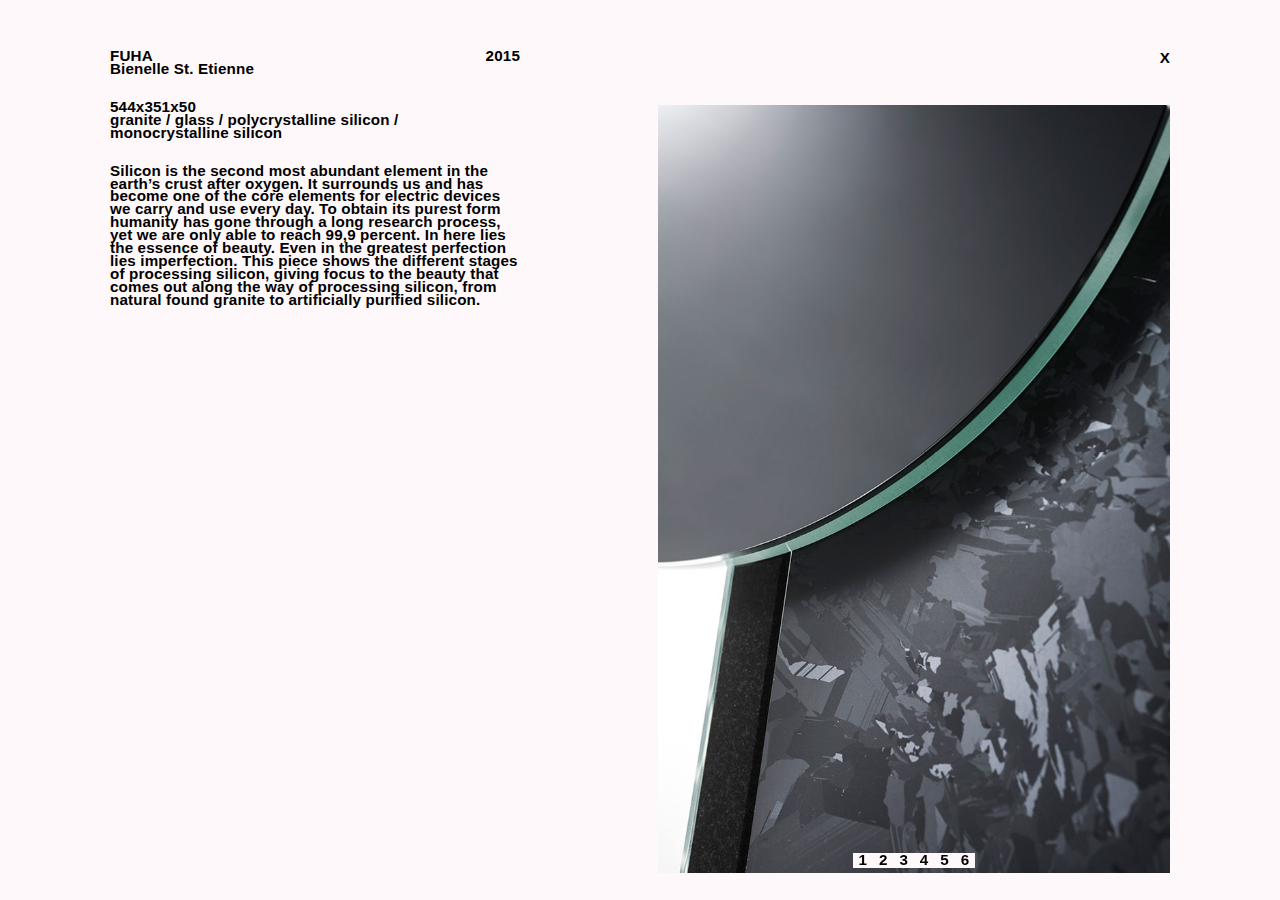
==== projects/fuha.html @ e80f5be3 "update project fuha" ====
<!DOCTYPE html>
<html>

<head>

  <meta charset="UTF-8">

  <title>Pascal Hien Portfolio</title>

  <meta name="robots" content="noindex">

  <meta name="description" content="The porfolio of German product designer Pascal Hien.">


  <!-- Open Graph data -->
  <meta property="og:type" content="website" />
  <meta property="og:image" content="" />

  <meta property="og:description" content="" />


  <link rel="stylesheet" href="../css/normalize.css">
  <link rel="stylesheet" href="../scss/style.css" media="screen" type="text/css" />
  <link rel="stylesheet" href="../css/slick.css" media="screen" type="text/css" />


<script src="../js/jquery.js"></script>
<script src="../js/slick.min.js"></script>
<script src="../js/project_init.js"></script>



</head>

<body>

<div class="project-wrapper">

  <div class="project-info">

    <div class="project-title">
      <h1><strong>Fuha</strong></h1>
      <h2>Bienelle St. Etienne</h2>
    </div>


    <div class="project-year">
      <p>2015</p>
    </div>
    
    <div class="project-specs">
      <p>544x351x50</p>
      <p>granite / glass / polycrystalline silicon / monocrystalline silicon</p>
    </div>

    <div class="project-description">
    <p>Silicon is the second most abundant element in the earth’s crust after oxygen. It surrounds us and has become one of the core elements for electric devices we carry and use every day. To obtain its purest form humanity has gone through a long research process, yet we are only able to reach 99,9 percent. In here lies the essence of beauty. Even in the greatest perfection lies imperfection. This piece shows the different stages of processing silicon, giving focus to the beauty that comes out along the way of processing silicon, from natural found granite to artificially purified silicon.</p>
    </div>

  </div> <!-- / project info -->

  <div class="close"><a href="../index.html">X</a></div>
  <div class="project-slideshow">

    <div class="slide"><img src="../imgs/projects/2015/artificialpurity/photo01.jpg" /></div>
    <div class="slide"><img src="../imgs/projects/2015/artificialpurity/photo02.jpg" /></div>
    <div class="slide"><img src="../imgs/projects/2015/artificialpurity/photo03.jpg" /></div>
    <div class="slide"><img src="../imgs/projects/2015/artificialpurity/photo04.jpg" /></div>
    <div class="slide"><img src="../imgs/projects/2015/artificialpurity/photo05.jpg" /></div>
    <div class="slide"><img src="../imgs/projects/2015/artificialpurity/photo06.jpg" /></div>

  </div> <!-- / project slide show -->


</div> <!-- / project wrapper -->



<script src="../js/projects.js"></script>



</body>

</html>
---- scss/style.css ----
::selection {
  background: black;
  color: white; }

::-moz-selection {
  background: black;
  color: white; }

ul, dd {
  -webkit-margin-before: 0;
  -moz-margin-before: 0;
  -ms-margin-before: 0;
  -o-margin-before: 0;
  margin-before: 0;
  -webkit-margin-after: 0;
  -moz-margin-after: 0;
  -ms-margin-after: 0;
  -o-margin-after: 0;
  margin-after: 0;
  -webkit-margin-start: 0;
  -moz-margin-start: 0;
  -ms-margin-start: 0;
  -o-margin-start: 0;
  margin-start: 0;
  -webkit-margin-end: 0;
  -moz-margin-end: 0;
  -ms-margin-end: 0;
  -o-margin-end: 0;
  margin-end: 0;
  -webkit-padding-start: 0;
  -moz-padding-start: 0;
  -ms-padding-start: 0;
  -o-padding-start: 0;
  padding-start: 0;
  list-style-type: none; }

button {
  border: none;
  background: none; }

button::-moz-focus-inner,
input[type="reset"]::-moz-focus-inner,
input[type="button"]::-moz-focus-inner,
input[type="submit"]::-moz-focus-inner,
input[type="file"] > input[type="button"]::-moz-focus-inner {
  border: none; }

button:focus {
  outline: none; }

body {
  font-family: "Suisse BP Int'l",helvetica, arial, sans-serif;
  font-weight: 700;
  font-size: 23px;
  line-height: 22px;
  letter-spacing: 0.01em;
  background: #fff8fa; }
  @media screen and (max-width: 1280px) {
    body {
      font-size: 95%;
      line-height: 85%; } }
  @media screen and (max-width: 1024px) {
    body {
      font-size: 100%;
      line-height: 90%; } }

dt, a {
  margin-top: 2px; }

a {
  color: black;
  text-decoration: none;
  display: inline-block;
  margin-bottom: 4px; }
  a:hover {
    border-bottom: 4px solid black;
    margin-bottom: 0; }

.contact a {
  margin-bottom: 0;
  border-bottom: 0; }
  .contact a:hover {
    border-bottom: none; }

.project-wrapper a {
  border-bottom: 4px solid black; }

h1, h2, p {
  font-size: 1em;
  margin: 0;
  font-weight: 700; }

strong {
  font-weight: inherit;
  text-transform: uppercase; }

#project-links dt {
  cursor: pointer; }
#project-links .open + dd {
  display: block; }
#project-links .open:before {
  content: "- "; }
#project-links .closed + dd {
  display: none; }
#project-links .closed:before {
  content: "+ "; }

header, .news, .imprint, .contact {
  position: fixed; }

header, .news {
  top: 50px; }

.imprint, .contact {
  bottom: 50px; }

header, .contact {
  left: 50px; }

.news, .imprint {
  right: 50px; }

header .bio {
  width: 260px; }

.projects {
  position: relative;
  top: 140px; }
  .projects .accordion-wrapper, .projects .thumbnails-wrapper {
    display: inline-block; }
  .projects .thumbnails-wrapper {
    top: 0;
    position: absolute; }
    .projects .thumbnails-wrapper img {
      max-width: 30%;
      padding-left: 5%; }
  .projects .accordion-wrapper {
    width: 480px;
    padding-left: 320px;
    z-index: 10000;
    position: relative; }
    @media screen and (max-width: 1280px) {
      .projects .accordion-wrapper {
        padding-left: 220px; } }
    .projects .accordion-wrapper dt {
      border: none;
      margin-bottom: 5px; }
    .projects .accordion-wrapper h2 {
      margin-bottom: 25px; }
    .projects .accordion-wrapper h2, .projects .accordion-wrapper dd ul li a {
      display: inline-block; }

.news {
  z-index: 10000; }
  .news h2 {
    cursor: pointer; }

.twitter-widget {
  position: absolute;
  width: 360px;
  top: 140px;
  right: 50px;
  z-index: 10000; }
  .twitter-widget h2 a {
    border: none; }
    .twitter-widget h2 a:hover {
      border: none; }

#twitter_feed p {
  margin-top: 10px;
  overflow-wrap: break-word;
  line-height: 1.1em; }
  #twitter_feed p:before {
    content: "+ "; }

@media screen and (max-width: 1024px) {
  .projects .thumbnails-wrapper {
    display: none !important; }

  header, .news, .imprint, .contact, .projects {
    position: relative;
    float: left;
    width: 100%;
    top: 0;
    bottom: 0;
    left: 0;
    right: 0;
    margin: 15px 0 5px 50px; }

  .twitter-widget, .news {
    display: none; }

  .projects .accordion-wrapper {
    padding-left: 0; } }
.project-wrapper {
  margin-top: 50px; }
  .project-wrapper .project-info, .project-wrapper .project-slideshow, .project-wrapper .close {
    display: inline-block;
    position: absolute; }
  .project-wrapper .project-info {
    left: 110px;
    width: 410px; }
    .project-wrapper .project-info div {
      margin-bottom: 25px; }
    .project-wrapper .project-info .project-year {
      position: absolute;
      top: 0;
      right: 0; }
    .project-wrapper .project-info .project-description p {
      margin-bottom: 25px; }
  .project-wrapper .close {
    right: 110px;
    z-index: 10000; }
    .project-wrapper .close a {
      padding: 0 0 22px 22px;
      border: none; }
      .project-wrapper .close a:hover {
        border: none; }
  .project-wrapper .project-slideshow {
    right: 110px;
    max-width: 50%;
    top: 105px; }
    @media screen and (max-width: 1280px) {
      .project-wrapper .project-slideshow {
        max-width: 40%; } }
    @media screen and (max-width: 1024px) {
      .project-wrapper .project-slideshow {
        max-width: 80%; } }
    .project-wrapper .project-slideshow div img {
      max-width: 100%; }
    .project-wrapper .project-slideshow ul {
      margin-top: -20px;
      position: absolute; }
      .project-wrapper .project-slideshow ul li {
        background: #fff8fa;
        display: inline-block; }
        .project-wrapper .project-slideshow ul li button:hover {
          border-bottom: 4px solid black;
          margin-bottom: -2px; }

@media screen and (max-width: 1024px) {
  .project-wrapper {
    position: relative; }
    .project-wrapper .project-info, .project-wrapper .project-slideshow {
      display: inline-block;
      position: relative;
      margin-left: 75px;
      left: 0; } }
.imprint-wrapper {
  position: relative;
  top: 50px;
  width: 480px;
  padding-left: 420px; }
  .imprint-wrapper p {
    margin-bottom: 25px; }
  .imprint-wrapper .close {
    position: fixed;
    top: 50px;
    right: 50px; }
    .imprint-wrapper .close a {
      margin-bottom: 0;
      border-bottom: 0; }
      .imprint-wrapper .close a:hover {
        border-bottom: none; }

div#pageloader {
  position: fixed;
  height: 100%;
  width: 100%;
  top: 0;
  bottom: 0%;
  left: 0;
  right: 0%;
  background-color: #fff8fa;
  z-index: 1000000; }
  div#pageloader img {
    margin: 25% 0 0 45%; }
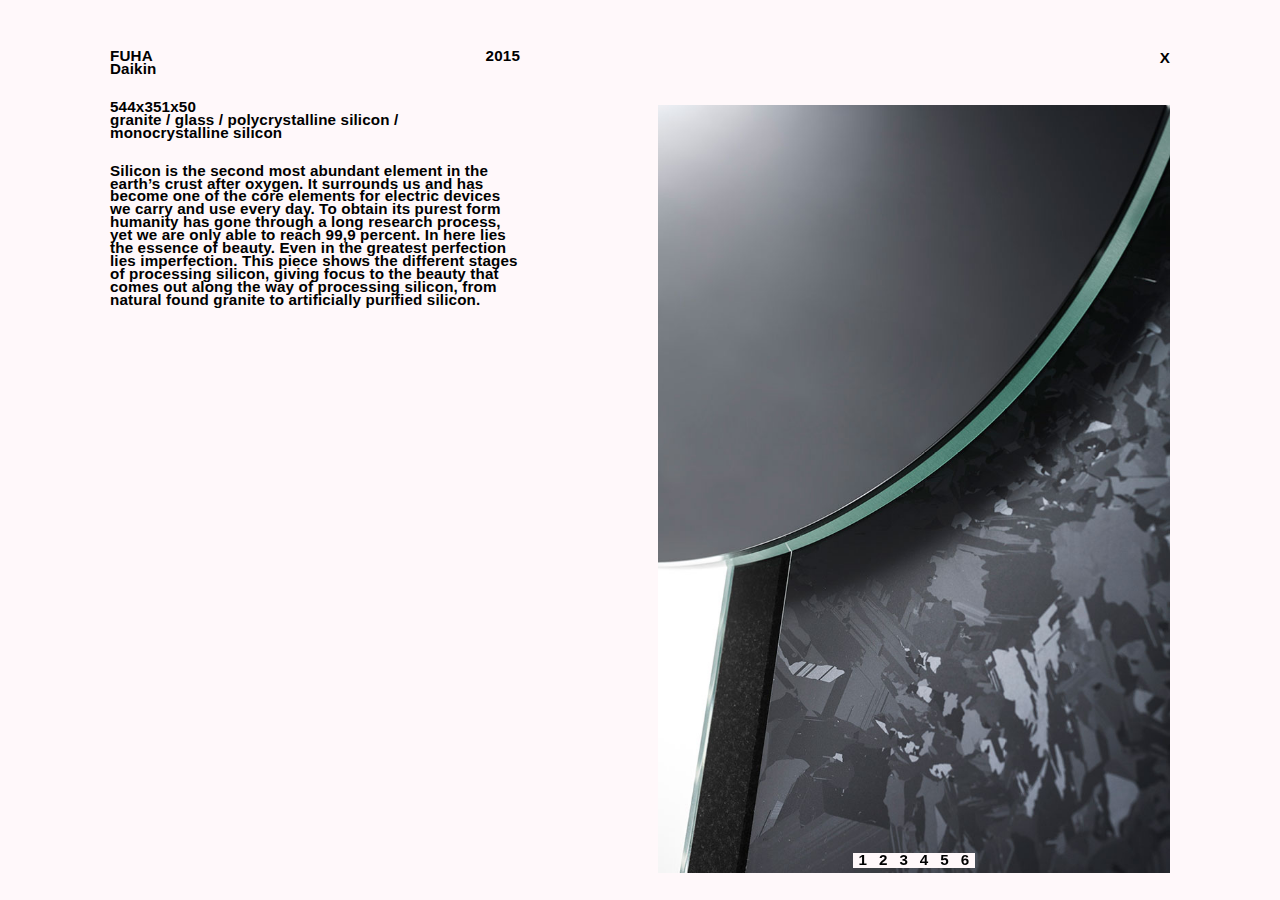
==== commit 0d58e4f3: "update" ====
--- a/projects/fuha.html
+++ b/projects/fuha.html
@@ -40,7 +40,7 @@
 
     <div class="project-title">
       <h1><strong>Fuha</strong></h1>
-      <h2>Bienelle St. Etienne</h2>
+      <h2>Daikin</h2>
     </div>
 
 
